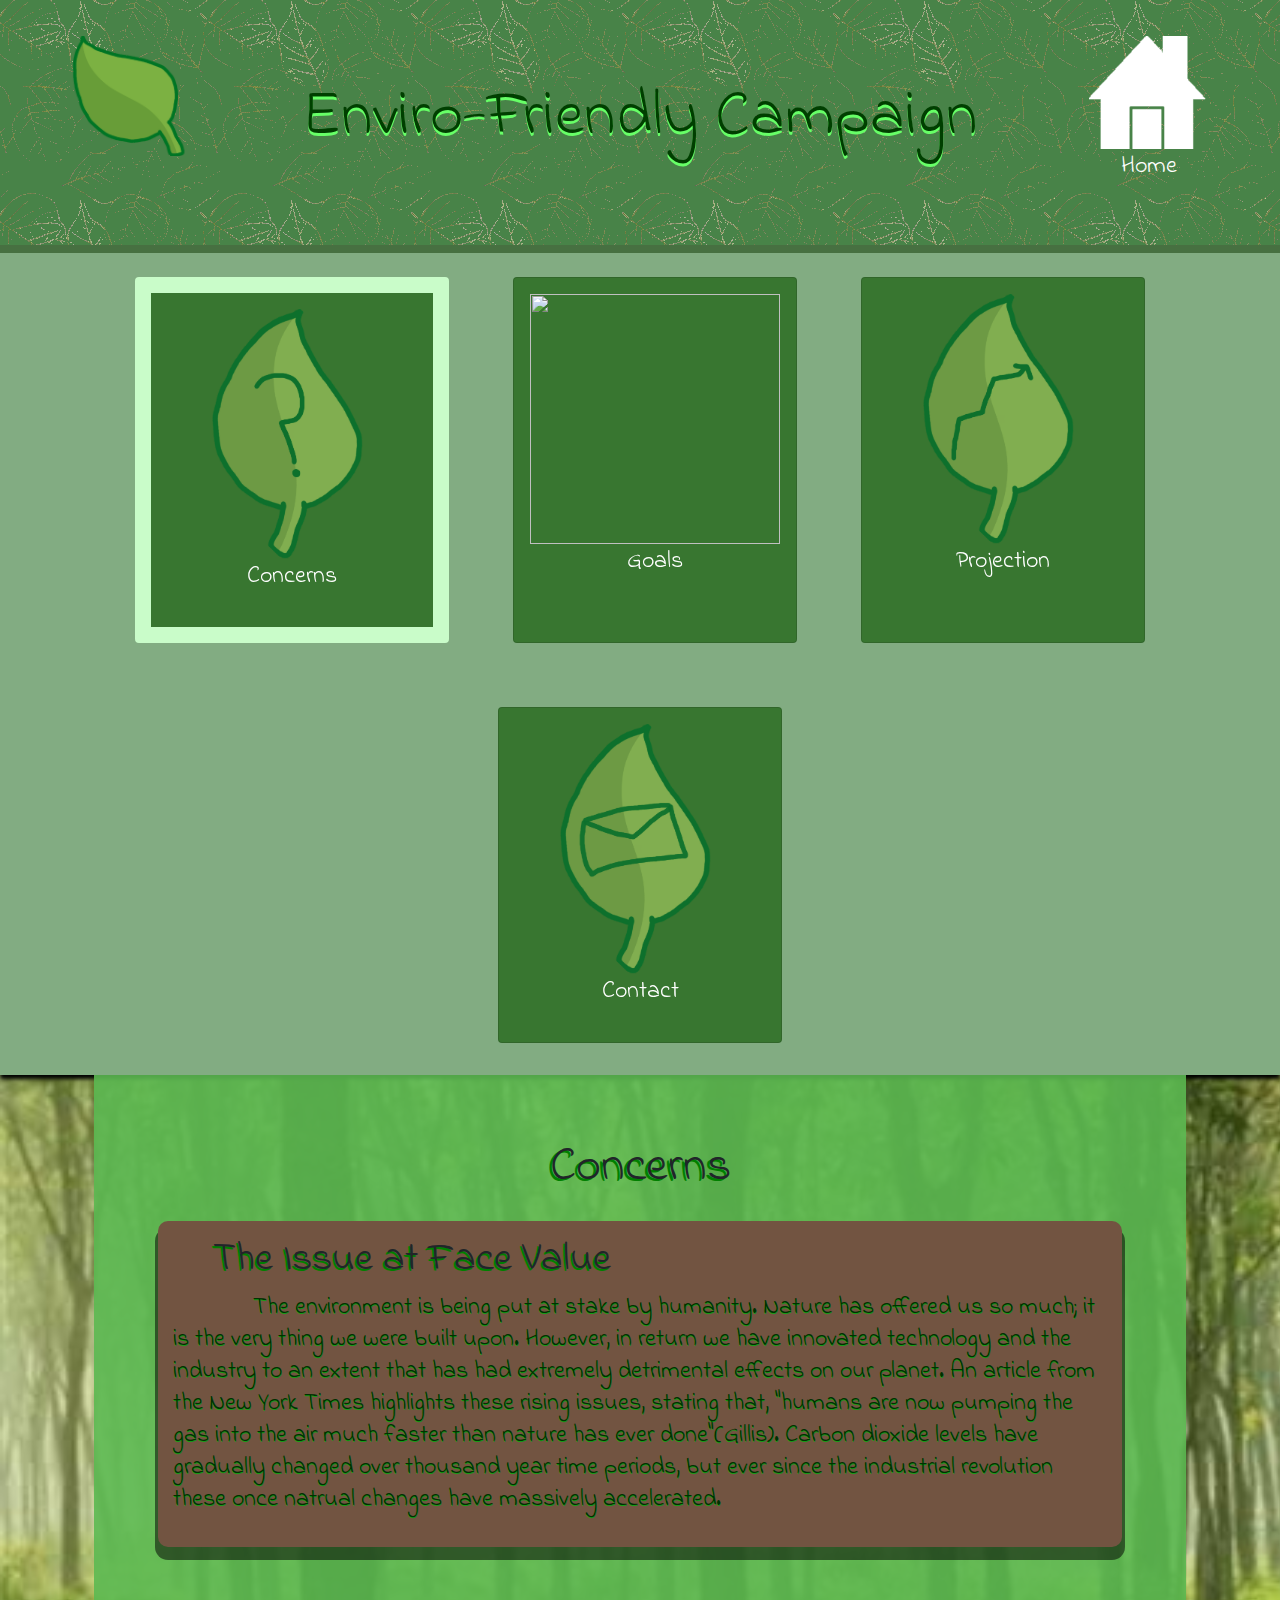
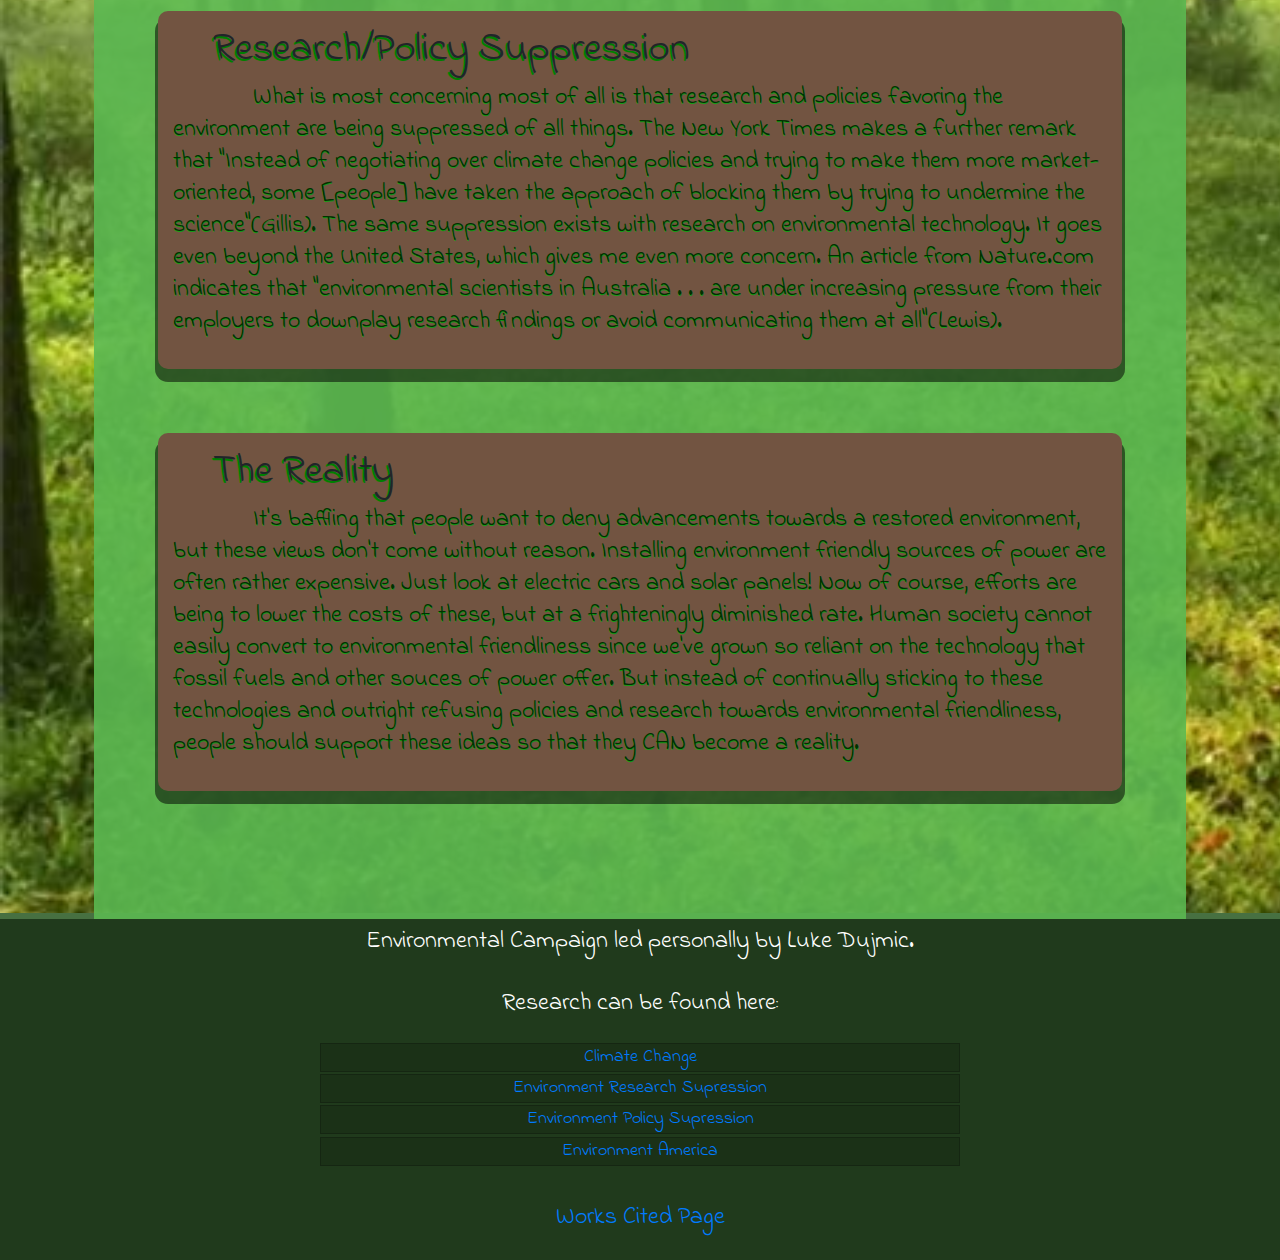
==== concerns.html @ 4a02acb4 "imported files" ====
<!doctype HTML>
<html>
    <head>
        <meta name="viewport" content="">
        <title>Enviro Concerns</title>
        <link rel="stylesheet" href="https://stackpath.bootstrapcdn.com/bootstrap/4.5.2/css/bootstrap.min.css" integrity="sha384-JcKb8q3iqJ61gNV9KGb8thSsNjpSL0n8PARn9HuZOnIxN0hoP+VmmDGMN5t9UJ0Z" crossorigin="anonymous">
        <link rel="stylesheet" type="text/css" href="css/service.css">
        <link rel="preconnect" href="https://fonts.gstatic.com">
        <link href="https://fonts.googleapis.com/css2?family=Indie+Flower&display=swap" rel="stylesheet">
        <link rel="icon" href="images/leafIcon2.png">
    </head>

    <body>
        <header class="d-inline-flex p-3 justify-content-around align-items-stretch">
            <div id="mainImage">
                <img src="images/leafIcon2Reverse.png">
            </div>
            <div><h1>Enviro-Friendly Campaign</h1></div>
            <div id="homeButton">
                <a href="index.html"><figure><img src="images/homeButton.png"><figcaption>Home</figcaption></figure></a>
            </div>
        </header>

        <nav>
            <div class="card" style="border: rgb(194, 255, 194) solid 1em"> 
                <a href="concerns.html"><figure><img src="images/concernLeaf.png"><figcaption>Concerns</figcaption></a> 
            </div>
            <div class="card">
                <a href="goals.html"><figure><img src="images/goalsLeaf.PNG"><figcaption>Goals</figcaption></a>
            </div> 
            <div class="card"> 
                <a href="projection.html"><figure><img src="images/projectionLeaf.png"><figcaption>Projection</figcaption></figure></a>
            </div> 
            <div class="card"> 
                <a href="contact.html"><figure><img src= "images/contactLeaf.png"><figcaption>Contact</figcaption></figure></a>
            </div>
        </nav>
        
        <article class="row">
            <div class="col-sm-1 spacer"></div>
            <div id="main" class="col-sm-10">
                <h2>Concerns</h2>
                <div class="section">
                    <h2>The Issue at Face Value</h2>
                    <p>The environment is being put at stake by humanity.  Nature has offered us so much; it is the very thing we were built upon.  However, in return we have innovated technology and the industry to an extent that has had extremely detrimental effects on our planet.  An article from the New York Times highlights these rising issues, stating that, "humans are now pumping the gas into the air much faster than nature has ever done"(Gillis).  Carbon dioxide levels have gradually changed over thousand year time periods, but ever since the industrial revolution these once natrual changes have massively accelerated.</p>

                    
                </div>

                <div class="section">
                    <h2>Research/Policy Suppression</h2>
                    <p>What is most concerning most of all is that research and policies favoring the environment are being suppressed of all things.  The New York Times makes a further remark that "Instead of negotiating over climate change policies and trying to make them more market-oriented, some [people] have taken the approach of blocking them by trying to undermine the science"(Gillis).  The same suppression exists with research on environmental technology.  It goes even beyond the United States, which gives me even more concern.  An article from Nature.com indicates that "environmental scientists in Australia . . . are under increasing pressure from their employers to downplay research findings or avoid communicating them at all"(Lewis).</p>
                </div>

                <div class="section">
                    <h2>The Reality</h2>
                    <p>It's baffling that people want to deny advancements towards a restored environment, but these views don't come without reason.  Installing environment friendly sources of power are often rather expensive.  Just look at electric cars and solar panels!  Now of course, efforts are being to lower the costs of these, but at a frighteningly diminished rate.  Human society cannot easily convert to environmental friendliness since we've grown so reliant on the technology that fossil fuels and other souces of power offer.  But instead of continually sticking to these technologies and outright refusing policies and research towards environmental friendliness, people should support these ideas so that they CAN become a reality.</p>
                </div>
            </div>
            <div class="col-sm-1 spacer"></div>

        </article>


        <footer>
            <p>Environmental Campaign led personally by Luke Dujmic.</p>
            <p>Research can be found here:</p>
            <ul>
                <li><a href="https://www.nytimes.com/interactive/2017/climate/what-is-climate-change.html" target="_blank">Climate Change</a></li>
                <li><a href="https://www.nature.com/articles/d41586-020-02669-8" target="_blank">Environment Research Supression</a></li>
                <li><a href="https://theintercept.com/2020/09/19/wildfires-trump-election-epa-environment/" target="_blank">Environment Policy Supression</a></li>
                <li><a href="https://environmentamerica.org/" target="_blank">Environment America</a></li>
            </ul>
        </br>
        <a href="worksCited.html">Works Cited Page</a>
        </footer>
        
        
        


        <script src="https://code.jquery.com/jquery-3.5.1.slim.min.js" integrity="sha384-DfXdz2htPH0lsSSs5nCTpuj/zy4C+OGpamoFVy38MVBnE+IbbVYUew+OrCXaRkfj" crossorigin="anonymous"></script>
        <script src="https://cdn.jsdelivr.net/npm/popper.js@1.16.1/dist/umd/popper.min.js" integrity="sha384-9/reFTGAW83EW2RDu2S0VKaIzap3H66lZH81PoYlFhbGU+6BZp6G7niu735Sk7lN" crossorigin="anonymous"></script>
        <script src="https://stackpath.bootstrapcdn.com/bootstrap/4.5.2/js/bootstrap.min.js" integrity="sha384-B4gt1jrGC7Jh4AgTPSdUtOBvfO8shuf57BaghqFfPlYxofvL8/KUEfYiJOMMV+rV" crossorigin="anonymous"></script>
    </body>
</html>
---- css/service.css ----
@font-face {
    font-family: 'Indie Flower', cursive;
    src: url('../fonts/IndieFlower.ttf') format('truetype');
}
/* header stuff */

header
{
    display: flex;
    width: 100%;
    background: url('../images/leavesBackground.png');
    background-color: rgb(72, 131, 72);
    background-repeat: none;
    background-size: fill;
    box-shadow: 0em 0.5em #477041;
    z-index: 3;
}
h1{
    font-size: 4em;
    color: rgb(0, 63, 0);
    text-shadow: rgb(103, 255, 103) 0em 0.05em;
    padding-top: 1em;
    padding-bottom: 1em;
}

* {
    margin: 0;
    padding: 0;
    box-sizing: border-box;
}
body {
    font-family: 'Indie Flower', cursive;
    background: url("../images/treeBackground2.png");
    background-repeat: no-repeat;
    background-size: cover;
    overflow-x: hidden;
}
header
{
    display: flex;
    width: 100%;
    text-align: center;
    flex-wrap: wrap;
    justify-content: center;
}
#mainImage > img
{
    padding-top: 20px;
    width: 7.5em;
}
#headerText
{
    margin: 0px 10px 0px 10px;
    text-align: center;
    color: green;
    padding-top: 15px;
}
#homeButton > a > figure > img {
    position: relative;
    padding-top: 20px;
    width: 7.5em;
}
#homeButton > a > figure > figcaption
{
    text-align: center;
}
#homeButton
{
    transition: 0.1s;
}
#homeButton:hover
{
    transform: scaleY(1.1) translateY(-0.25em);
    transition: 0.1s;
}




/*   */
/* Nav styles */
.contactStuff {
    margin: 10px auto;
}
nav {
    background-color: rgb(130, 172, 130);
    margin: 0.5em 0em 0em 0em;
    margin: auto;
    width: 100%;
    display: flex;
    text-align: center;
    flex-wrap: wrap;
    justify-content: center;
    box-shadow: black 0em 0.25em 0.25em;
    z-index: 2;
}
nav div {
    margin: 2em;
    filter: grayscale(15%);
    transition: 0.2s;
    padding: 1em;
    perspective: 100px;
}
nav > div:hover
{
    filter: grayscale(0%);
    transform: scale(1.05);
    transition: 0.2s;
    transform-style: preserve-3d;
    transform: rotateX(15deg) skewX(-2deg);
}
nav .card {
    background-color: #307927;
    transition: 0.2s;
}
nav .card:hover {
    background-color: #41b132;
    transition: 0.2s;
    box-shadow: 0em 0em 0em 0.5em green;
    border-radius: 1em;
}
nav img {
    width: 250px;
    height: 250px;
}
figure{
    text-decoration: none;
}
figcaption
{
    text-decoration: none;
    font-size: 1.5em;
    color: white;
}
a
{
    text-decoration: none;
}
a:hover{
    text-decoration: none;
    color: rgb(163, 255, 163);
    text-shadow: rgb(0, 0, 0) 0em 0em 0.2em;
}

/*  Articles styles */
#main {
    margin: auto;
    background-color: rgba(91, 185, 81, 0.897);
    font-size: 100%;
    padding: 4em;
    line-height: 2em;
    text-indent: 5em;
    box-sizing: border-box;
}
.spacer
{
    padding: none;
}
.section
{
    margin: 25px 0px 25px 0px;
    background-color: rgb(114, 84, 65);
    box-shadow: 0px 10px 0px 3px rgba(0, 0, 0, 0.521);
    border-radius: 10px;
    padding: 15px;
    margin-bottom: 4em;
}
.section > h2
{
    font-size: 2.5em;
    text-shadow: green -0.05em 0.05em;   
}
#main > h2
{
    font-size: 3em;
    text-align: center;
    text-indent: 0em;
    text-shadow: green -0.05em 0.05em; 
}
.section > p
{
    font-size: 1.5em;
    color: rgb(0, 48, 0);
    text-shadow: rgb(22, 156, 22) 0em 0.025em; 
}

.link {
    opacity: .8;
}
h2 
{
    text-indent: 1em;
}

/* Footer styles */
footer {
    text-align: center;
    font-size: 12px;
    background-color: #203a1c;
    color: white;
    box-shadow: 0 20px 0 0 #203a1c, 0 -0.5em 0 0 #477041;
    padding-bottom: 2em;
}
footer p {
    padding: 0.2em;
    font-size: 2em;
}
footer > ul
{
    list-style: none;
}
footer > ul > li
{
    
    margin: 0.25em;
    width: 50%;
    margin: auto;
    margin-top: 0.2em;
    transition: 0.1s;
    border: solid rgba(0, 0, 0, 0.212) 0.1em;
    background-color: rgba(0, 0, 0, 0.144);
}
footer > ul > li > a
{
    font-size: 1.5em;
    
}
footer > ul > li > a:hover
{
    font-size: 1.5em;
    margin: 0.25em;
    width: 50%;
    margin: auto;
    transform: scale(1.1);
    transition: 0.1s;
}
/* works cited */
footer > a
{
    font-size: 2em;
}
.citation{
    text-indent: -2em;
    padding-left: 2em;
    margin-top: 2em;
    margin-bottom: 2em;
}


/* extra mobile styles */
@media only screen and (max-width: 700px)
{
    #main
    {
        padding: 2em;
    }
    .spacer
    {
        display: none;
    }
    .section > p
    {
        color: rgb(0, 0, 0);
    }
    .section
    {
        background-color: rgb(204, 126, 107);
        margin: 25px 0px 25px 0px;
    }
}
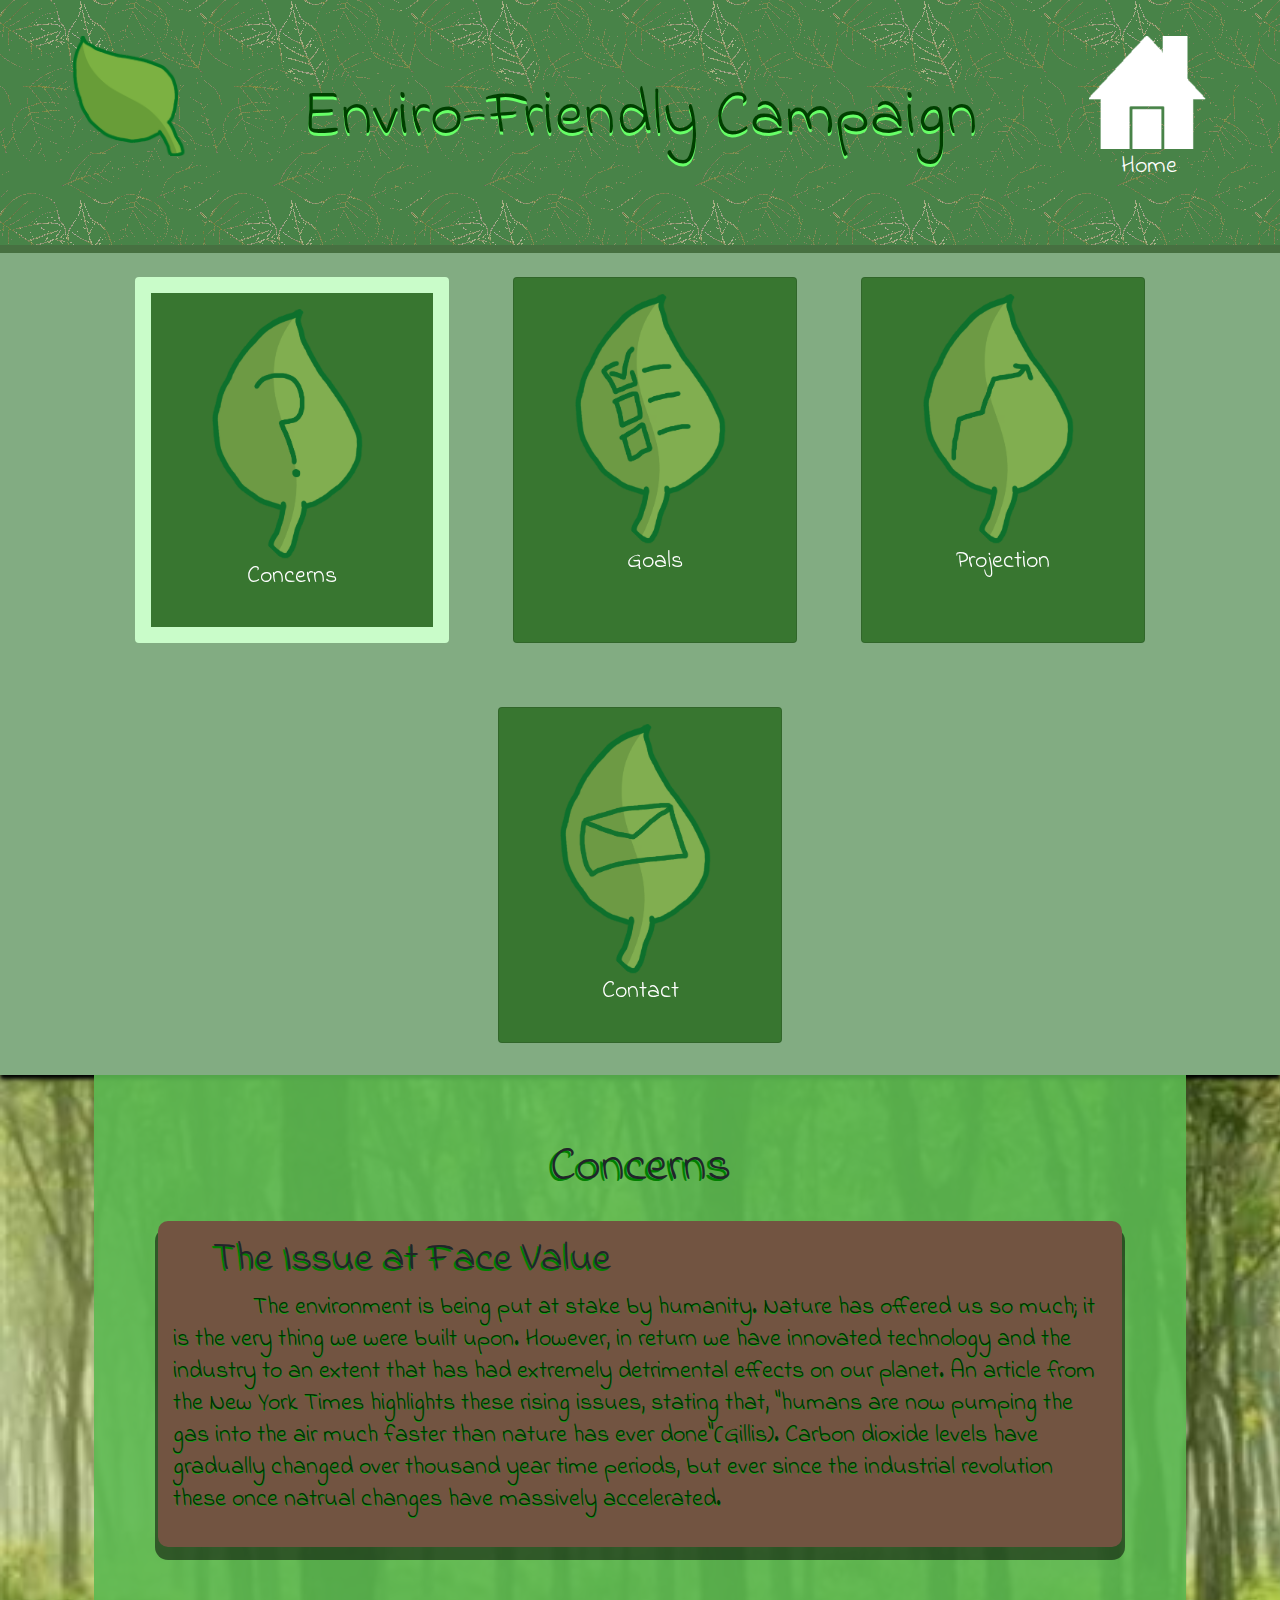
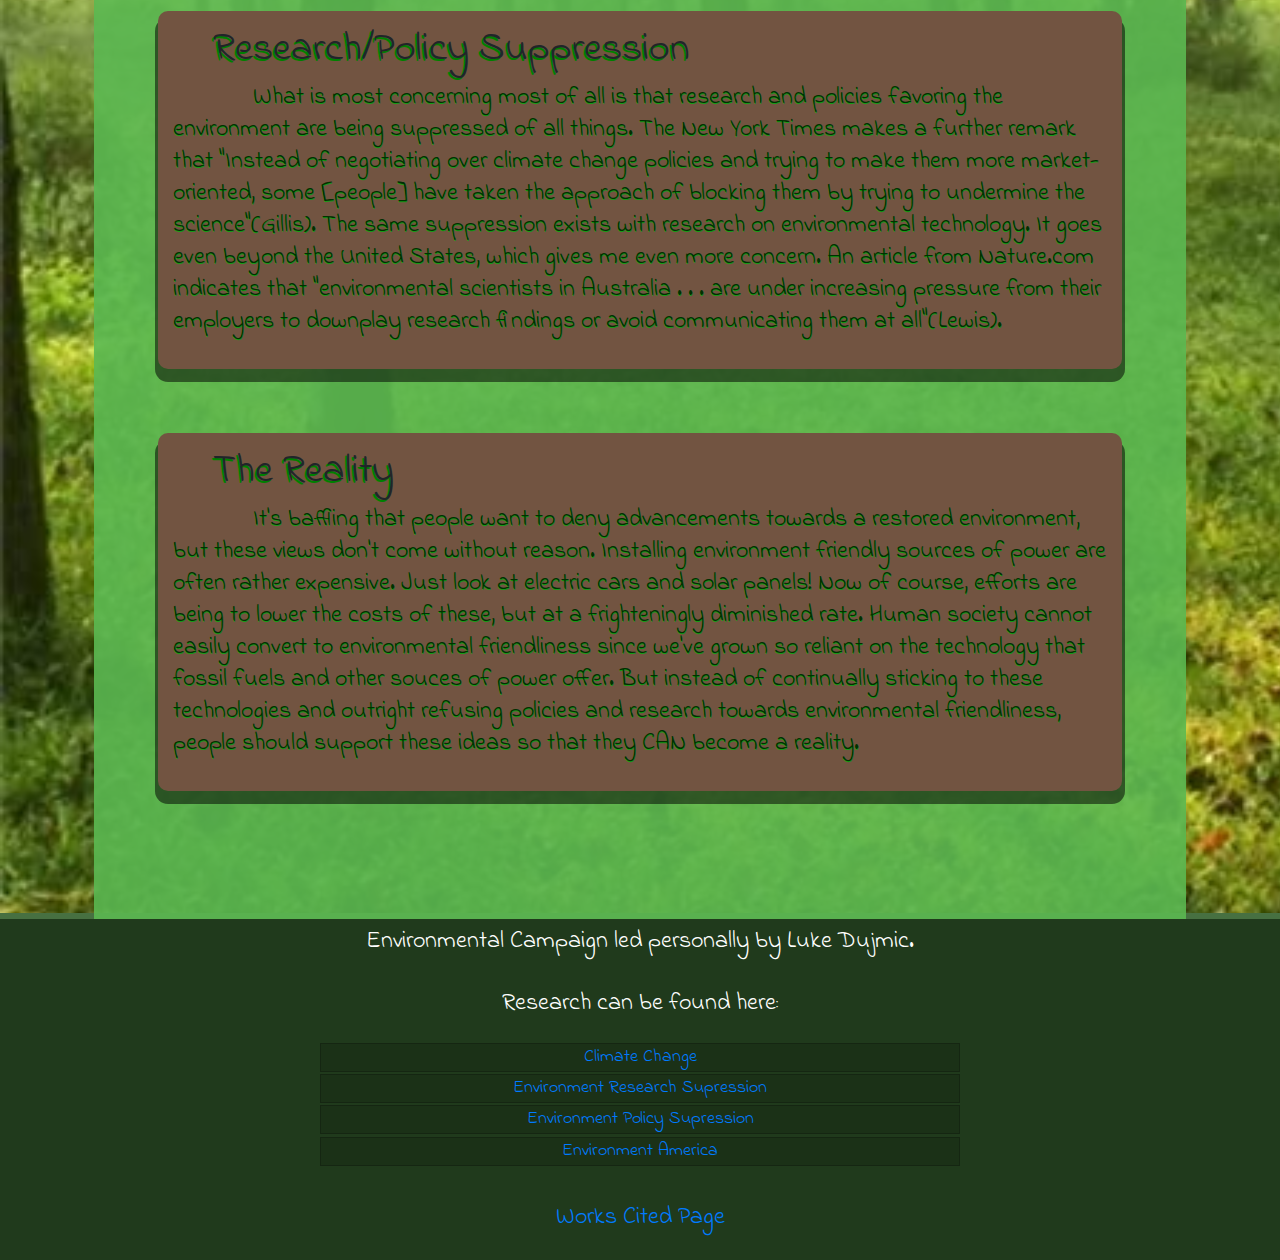
==== commit 29fac5b0: "fixed .png .PNG typo" ====
--- a/concerns.html
+++ b/concerns.html
@@ -26,7 +26,7 @@
                 <a href="concerns.html"><figure><img src="images/concernLeaf.png"><figcaption>Concerns</figcaption></a> 
             </div>
             <div class="card">
-                <a href="goals.html"><figure><img src="images/goalsLeaf.PNG"><figcaption>Goals</figcaption></a>
+                <a href="goals.html"><figure><img src="images/goalsLeaf.png"><figcaption>Goals</figcaption></a>
             </div> 
             <div class="card"> 
                 <a href="projection.html"><figure><img src="images/projectionLeaf.png"><figcaption>Projection</figcaption></figure></a>
